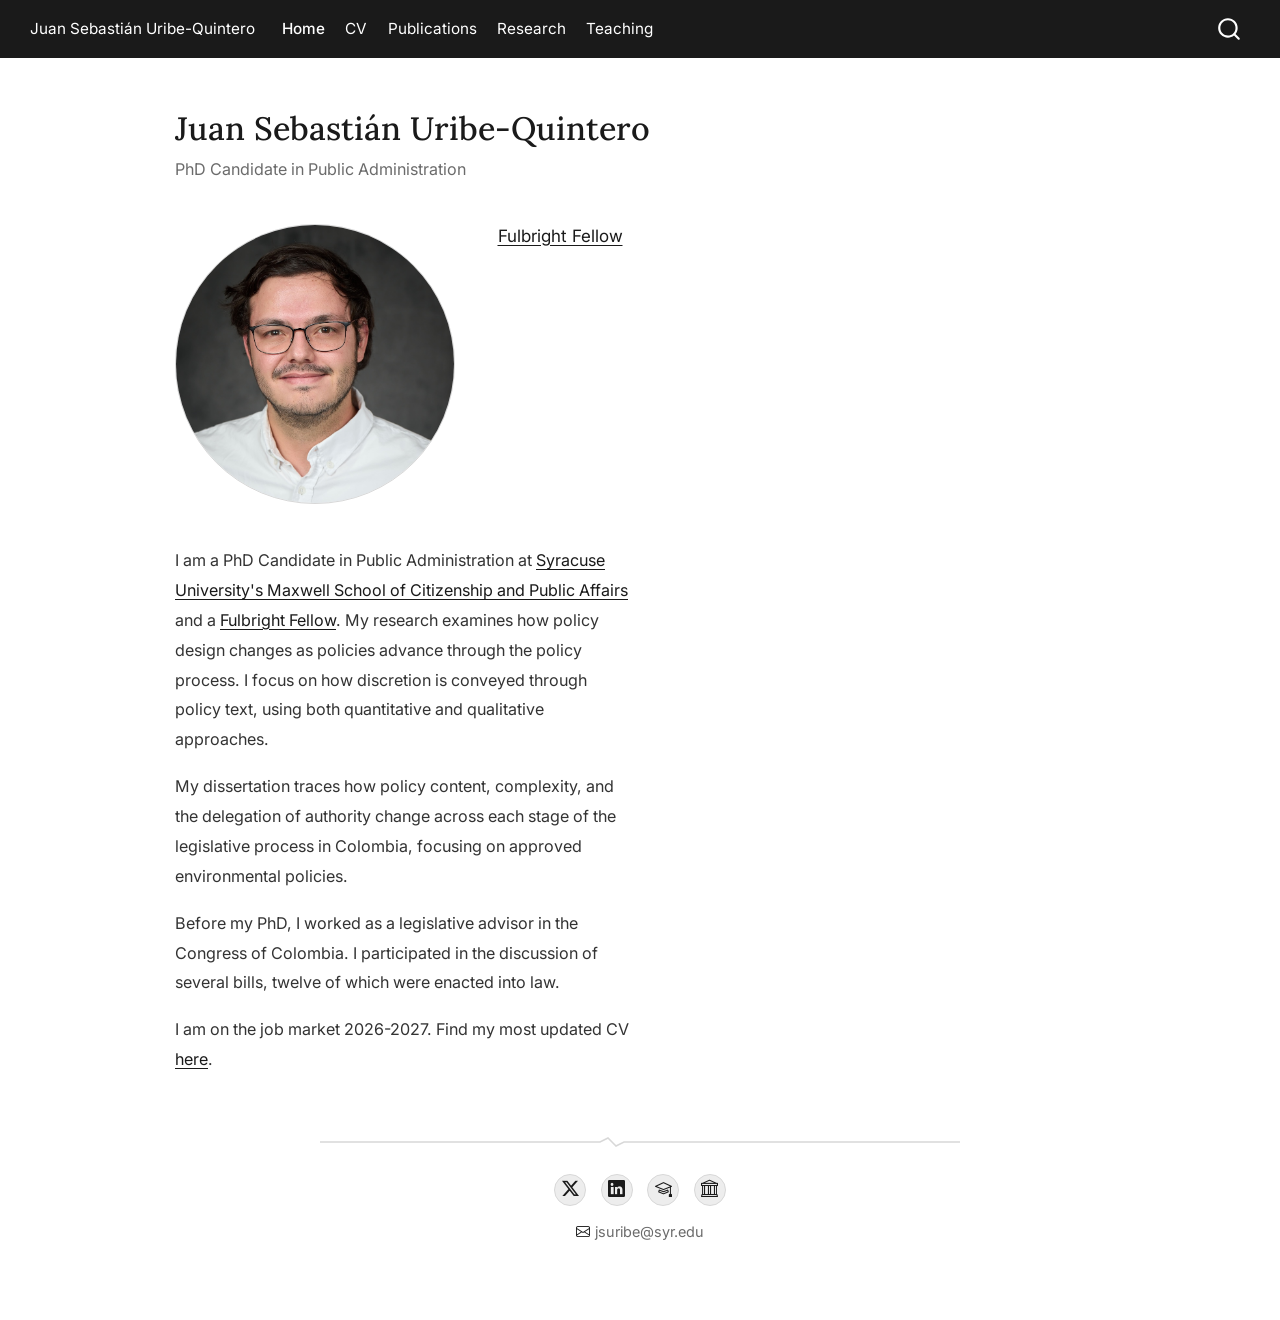
==== index.html @ 450be04a "Built site for gh-pages" ====
<!DOCTYPE html>
<html xmlns="http://www.w3.org/1999/xhtml" lang="en" xml:lang="en"><head>

<meta charset="utf-8">
<meta name="generator" content="quarto-1.9.37">

<meta name="viewport" content="width=device-width, initial-scale=1.0, user-scalable=yes">


<title>Juan Sebastián Uribe-Quintero</title>
<style>
/* Default styles provided by pandoc.
** See https://pandoc.org/MANUAL.html#variables-for-html for config info.
*/
code{white-space: pre-wrap;}
span.smallcaps{font-variant: small-caps;}
div.columns{display: flex; gap: min(4vw, 1.5em);}
div.column{flex: auto; overflow-x: auto;}
div.hanging-indent{margin-left: 1.5em; text-indent: -1.5em;}
ul.task-list{list-style: none;}
ul.task-list li input[type="checkbox"] {
  width: 0.8em;
  margin: 0 0.8em 0.2em -1em; /* quarto-specific, see https://github.com/quarto-dev/quarto-cli/issues/4556 */ 
  vertical-align: middle;
}
</style>


<script src="site_libs/quarto-nav/quarto-nav.js"></script>
<script src="site_libs/quarto-nav/headroom.min.js"></script>
<script src="site_libs/clipboard/clipboard.min.js"></script>
<script src="site_libs/quarto-search/autocomplete.umd.js"></script>
<script src="site_libs/quarto-search/fuse.min.js"></script>
<script src="site_libs/quarto-search/quarto-search.js"></script>
<meta name="quarto:offset" content="./">
<script src="site_libs/quarto-html/quarto.js" type="module"></script>
<script src="site_libs/quarto-html/tabsets/tabsets.js" type="module"></script>
<script src="site_libs/quarto-html/popper.min.js"></script>
<script src="site_libs/quarto-html/tippy.umd.min.js"></script>
<script src="site_libs/quarto-html/anchor.min.js"></script>
<link href="site_libs/quarto-html/tippy.css" rel="stylesheet">
<link href="site_libs/quarto-html/quarto-syntax-highlighting-7f8f88aac4f3542376d5c11b86a4c14d.css" rel="stylesheet" id="quarto-text-highlighting-styles">
<script src="site_libs/bootstrap/bootstrap.min.js"></script>
<link href="site_libs/bootstrap/bootstrap-icons.css" rel="stylesheet">
<link href="site_libs/bootstrap/bootstrap-7c0d62356f257a6a62d82369d6a83275.min.css" rel="stylesheet" append-hash="true" id="quarto-bootstrap" data-mode="light">
<script id="quarto-search-options" type="application/json">{
  "location": "navbar",
  "copy-button": false,
  "collapse-after": 3,
  "panel-placement": "end",
  "type": "overlay",
  "limit": 50,
  "keyboard-shortcut": [
    "f",
    "/",
    "s"
  ],
  "show-item-context": false,
  "language": {
    "search-no-results-text": "No results",
    "search-matching-documents-text": "matching documents",
    "search-copy-link-title": "Copy link to search",
    "search-hide-matches-text": "Hide additional matches",
    "search-more-match-text": "more match in this document",
    "search-more-matches-text": "more matches in this document",
    "search-clear-button-title": "Clear",
    "search-text-placeholder": "",
    "search-detached-cancel-button-title": "Cancel",
    "search-submit-button-title": "Submit",
    "search-label": "Search"
  }
}</script>
<script async="" src="https://www.googletagmanager.com/gtag/js?id=G-H1GMNETBVV"></script>

<script type="text/javascript">

window.dataLayer = window.dataLayer || [];
function gtag(){dataLayer.push(arguments);}
gtag('js', new Date());
gtag('config', 'G-H1GMNETBVV', { 'anonymize_ip': true});
</script>
<link rel="stylesheet" href="https://cdn.jsdelivr.net/npm/bootstrap-icons@1.11.3/font/bootstrap-icons.min.css">
<link rel="preconnect" href="https://fonts.googleapis.com">
<link href="https://fonts.googleapis.com/css2?family=Lora:wght@400;500&amp;family=Inter:wght@400;500&amp;display=swap" rel="stylesheet">


<link rel="stylesheet" href="styles.css">
</head>

<body class="nav-fixed fullcontent quarto-light">

<div id="quarto-search-results"></div>
  <header id="quarto-header" class="headroom fixed-top">
    <nav class="navbar navbar-expand-lg " data-bs-theme="dark">
      <div class="navbar-container container-fluid">
      <div class="navbar-brand-container mx-auto">
    <a class="navbar-brand" href="./index.html">
    <span class="navbar-title">Juan Sebastián Uribe-Quintero</span>
    </a>
  </div>
            <div id="quarto-search" class="" title="Search"></div>
          <button class="navbar-toggler" type="button" data-bs-toggle="collapse" data-bs-target="#navbarCollapse" aria-controls="navbarCollapse" role="menu" aria-expanded="false" aria-label="Toggle navigation" onclick="if (window.quartoToggleHeadroom) { window.quartoToggleHeadroom(); }">
  <span class="navbar-toggler-icon"></span>
</button>
          <div class="collapse navbar-collapse" id="navbarCollapse">
            <ul class="navbar-nav navbar-nav-scroll me-auto">
  <li class="nav-item">
    <a class="nav-link active" href="./index.html" aria-current="page"> 
<span class="menu-text">Home</span></a>
  </li>  
  <li class="nav-item">
    <a class="nav-link" href="./cv.html"> 
<span class="menu-text">CV</span></a>
  </li>  
  <li class="nav-item">
    <a class="nav-link" href="./publications.html"> 
<span class="menu-text">Publications</span></a>
  </li>  
  <li class="nav-item">
    <a class="nav-link" href="./research.html"> 
<span class="menu-text">Research</span></a>
  </li>  
  <li class="nav-item">
    <a class="nav-link" href="./teaching.html"> 
<span class="menu-text">Teaching</span></a>
  </li>  
</ul>
          </div> <!-- /navcollapse -->
            <div class="quarto-navbar-tools">
</div>
      </div> <!-- /container-fluid -->
    </nav>
</header>
<!-- content -->
<div id="quarto-content" class="quarto-container page-columns page-rows-contents page-layout-article page-navbar">
<!-- sidebar -->
<!-- margin-sidebar -->
    
<!-- main -->
<main class="content" id="quarto-document-content"><header id="title-block-header" class="quarto-title-block"></header>




<div class="name-heading">Juan Sebastián Uribe-Quintero</div>
<div class="subtitle">PhD Candidate in Public Administration</div>

<div class="home-flex">
  <div class="avatar-circle">
    <img src="files/photo.jpg" alt="Juan Sebastián Uribe-Quintero">
  </div>

<a href="https://fulbright.edu.co/">Fulbright Fellow</a>

  <div class="bio-text">
    <p>I am a PhD Candidate in Public Administration at <a href="https://www.maxwell.syr.edu/">Syracuse University's Maxwell School of Citizenship and Public Affairs</a> and a <a href="https://fulbright.edu.co/">Fulbright Fellow</a>. My research examines how policy design changes as policies advance through the policy process. I focus on how discretion is conveyed through policy text, using both quantitative and qualitative approaches.</p>
    <p>My dissertation traces how policy content, complexity, and the delegation of authority change across each stage of the legislative process in Colombia, focusing on approved environmental policies. </p>
    <p>Before my PhD, I worked as a legislative advisor in the Congress of Colombia. I participated in the discussion of several bills, twelve of which were enacted into law.</p>
    <p>I am on the job market 2026-2027. Find my most updated CV <a href="files/cv-english.pdf" target="_blank">here</a>.</p>
  </div>
</div>

<svg class="divider-verse" viewbox="0 0 640 14" xmlns="http://www.w3.org/2000/svg">
  <path d="M0,7 L280,7 L288,3 L296,11 L304,7 L640,7" stroke="#d8d8d8" stroke-width="1.5" fill="none"></path>
</svg>

<div class="social-row">
  <a class="social-icon" href="https://x.com/JuanSUribeQ" aria-label="Twitter/X"><i class="bi bi-twitter-x"></i></a>
  <a class="social-icon" href="https://www.linkedin.com/in/juansuribeq/" aria-label="LinkedIn"><i class="bi bi-linkedin"></i></a>
  <a class="social-icon" href="https://scholar.google.com/citations?user=bV47-oQAAAAJ&amp;hl=en" aria-label="Google Scholar"><i class="bi bi-mortarboard"></i></a>
  <a class="social-icon" href="https://www.maxwell.syr.edu/research/center-for-policy-research/people/students/juan-sebasti%C3%A1n-uribe-quintero" aria-label="Syracuse University"><i class="bi bi-bank"></i></a>
</div>

<div class="contact-row">
  <span><i class="bi bi-envelope"></i>jsuribe@syr.edu</span>
</div>



</main> <!-- /main -->
<script id="quarto-html-after-body" type="application/javascript">
  window.document.addEventListener("DOMContentLoaded", function (event) {
    const icon = "";
    const anchorJS = new window.AnchorJS();
    anchorJS.options = {
      placement: 'right',
      icon: icon
    };
    anchorJS.add('.anchored');
    const isCodeAnnotation = (el) => {
      for (const clz of el.classList) {
        if (clz.startsWith('code-annotation-')) {                     
          return true;
        }
      }
      return false;
    }
    const onCopySuccess = function(e) {
      // button target
      const button = e.trigger;
      // don't keep focus
      button.blur();
      // flash "checked"
      button.classList.add('code-copy-button-checked');
      var currentTitle = button.getAttribute("title");
      button.setAttribute("title", "Copied!");
      let tooltip;
      if (window.bootstrap) {
        button.setAttribute("data-bs-toggle", "tooltip");
        button.setAttribute("data-bs-placement", "left");
        button.setAttribute("data-bs-title", "Copied!");
        tooltip = new bootstrap.Tooltip(button, 
          { trigger: "manual", 
            customClass: "code-copy-button-tooltip",
            offset: [0, -8]});
        tooltip.show();    
      }
      setTimeout(function() {
        if (tooltip) {
          tooltip.hide();
          button.removeAttribute("data-bs-title");
          button.removeAttribute("data-bs-toggle");
          button.removeAttribute("data-bs-placement");
        }
        button.setAttribute("title", currentTitle);
        button.classList.remove('code-copy-button-checked');
      }, 1000);
      // clear code selection
      e.clearSelection();
    }
    const getTextToCopy = function(trigger) {
      const outerScaffold = trigger.parentElement.cloneNode(true);
      const codeEl = outerScaffold.querySelector('code');
      for (const childEl of codeEl.children) {
        if (isCodeAnnotation(childEl)) {
          childEl.remove();
        }
      }
      return codeEl.innerText;
    }
    const clipboard = new window.ClipboardJS('.code-copy-button:not([data-in-quarto-modal])', {
      text: getTextToCopy
    });
    clipboard.on('success', onCopySuccess);
    if (window.document.getElementById('quarto-embedded-source-code-modal')) {
      const clipboardModal = new window.ClipboardJS('.code-copy-button[data-in-quarto-modal]', {
        text: getTextToCopy,
        container: window.document.getElementById('quarto-embedded-source-code-modal')
      });
      clipboardModal.on('success', onCopySuccess);
    }
      var localhostRegex = new RegExp(/^(?:http|https):\/\/localhost\:?[0-9]*\//);
      var mailtoRegex = new RegExp(/^mailto:/);
        var filterRegex = new RegExp("https:\/\/juansuribeq\.github\.io\/");
      var isInternal = (href) => {
          return filterRegex.test(href) || localhostRegex.test(href) || mailtoRegex.test(href);
      }
      // Inspect non-navigation links and adorn them if external
     var links = window.document.querySelectorAll('a[href]:not(.nav-link):not(.navbar-brand):not(.toc-action):not(.sidebar-link):not(.sidebar-item-toggle):not(.pagination-link):not(.no-external):not([aria-hidden]):not(.dropdown-item):not(.quarto-navigation-tool):not(.about-link)');
      for (var i=0; i<links.length; i++) {
        const link = links[i];
        if (!isInternal(link.href)) {
          // undo the damage that might have been done by quarto-nav.js in the case of
          // links that we want to consider external
          if (link.dataset.originalHref !== undefined) {
            link.href = link.dataset.originalHref;
          }
        }
      }
    function tippyHover(el, contentFn, onTriggerFn, onUntriggerFn) {
      const config = {
        allowHTML: true,
        maxWidth: 500,
        delay: 100,
        arrow: false,
        appendTo: function(el) {
            return el.parentElement;
        },
        interactive: true,
        interactiveBorder: 10,
        theme: 'quarto',
        placement: 'bottom-start',
      };
      if (contentFn) {
        config.content = contentFn;
      }
      if (onTriggerFn) {
        config.onTrigger = onTriggerFn;
      }
      if (onUntriggerFn) {
        config.onUntrigger = onUntriggerFn;
      }
      window.tippy(el, config); 
    }
    const noterefs = window.document.querySelectorAll('a[role="doc-noteref"]');
    for (var i=0; i<noterefs.length; i++) {
      const ref = noterefs[i];
      tippyHover(ref, function() {
        // use id or data attribute instead here
        let href = ref.getAttribute('data-footnote-href') || ref.getAttribute('href');
        try { href = new URL(href).hash; } catch {}
        const id = href.replace(/^#\/?/, "");
        const note = window.document.getElementById(id);
        if (note) {
          return note.innerHTML;
        } else {
          return "";
        }
      });
    }
    const xrefs = window.document.querySelectorAll('a.quarto-xref');
    const processXRef = (id, note) => {
      // Strip column container classes
      const stripColumnClz = (el) => {
        el.classList.remove("page-full", "page-columns");
        if (el.children) {
          for (const child of el.children) {
            stripColumnClz(child);
          }
        }
      }
      stripColumnClz(note)
      if (id === null || id.startsWith('sec-')) {
        // Special case sections, only their first couple elements
        const container = document.createElement("div");
        if (note.children && note.children.length > 2) {
          container.appendChild(note.children[0].cloneNode(true));
          for (let i = 1; i < note.children.length; i++) {
            const child = note.children[i];
            if (child.tagName === "P" && child.innerText === "") {
              continue;
            } else {
              container.appendChild(child.cloneNode(true));
              break;
            }
          }
          if (window.Quarto?.typesetMath) {
            window.Quarto.typesetMath(container);
          }
          return container.innerHTML
        } else {
          if (window.Quarto?.typesetMath) {
            window.Quarto.typesetMath(note);
          }
          return note.innerHTML;
        }
      } else {
        // Remove any anchor links if they are present
        const anchorLink = note.querySelector('a.anchorjs-link');
        if (anchorLink) {
          anchorLink.remove();
        }
        if (window.Quarto?.typesetMath) {
          window.Quarto.typesetMath(note);
        }
        if (note.classList.contains("callout")) {
          return note.outerHTML;
        } else {
          return note.innerHTML;
        }
      }
    }
    for (var i=0; i<xrefs.length; i++) {
      const xref = xrefs[i];
      tippyHover(xref, undefined, function(instance) {
        instance.disable();
        let url = xref.getAttribute('href');
        let hash = undefined; 
        if (url.startsWith('#')) {
          hash = url;
        } else {
          try { hash = new URL(url).hash; } catch {}
        }
        if (hash) {
          const id = hash.replace(/^#\/?/, "");
          const note = window.document.getElementById(id);
          if (note !== null) {
            try {
              const html = processXRef(id, note.cloneNode(true));
              instance.setContent(html);
            } finally {
              instance.enable();
              instance.show();
            }
          } else {
            // See if we can fetch this
            fetch(url.split('#')[0])
            .then(res => res.text())
            .then(html => {
              const parser = new DOMParser();
              const htmlDoc = parser.parseFromString(html, "text/html");
              const note = htmlDoc.getElementById(id);
              if (note !== null) {
                const html = processXRef(id, note);
                instance.setContent(html);
              } 
            }).finally(() => {
              instance.enable();
              instance.show();
            });
          }
        } else {
          // See if we can fetch a full url (with no hash to target)
          // This is a special case and we should probably do some content thinning / targeting
          fetch(url)
          .then(res => res.text())
          .then(html => {
            const parser = new DOMParser();
            const htmlDoc = parser.parseFromString(html, "text/html");
            const note = htmlDoc.querySelector('main.content');
            if (note !== null) {
              // This should only happen for chapter cross references
              // (since there is no id in the URL)
              // remove the first header
              if (note.children.length > 0 && note.children[0].tagName === "HEADER") {
                note.children[0].remove();
              }
              const html = processXRef(null, note);
              instance.setContent(html);
            } 
          }).finally(() => {
            instance.enable();
            instance.show();
          });
        }
      }, function(instance) {
      });
    }
        let selectedAnnoteEl;
        const selectorForAnnotation = ( cell, annotation) => {
          let cellAttr = 'data-code-cell="' + cell + '"';
          let lineAttr = 'data-code-annotation="' +  annotation + '"';
          const selector = 'span[' + cellAttr + '][' + lineAttr + ']';
          return selector;
        }
        const selectCodeLines = (annoteEl) => {
          const doc = window.document;
          const targetCell = annoteEl.getAttribute("data-target-cell");
          const targetAnnotation = annoteEl.getAttribute("data-target-annotation");
          const annoteSpan = window.document.querySelector(selectorForAnnotation(targetCell, targetAnnotation));
          const lines = annoteSpan.getAttribute("data-code-lines").split(",");
          const lineIds = lines.map((line) => {
            return targetCell + "-" + line;
          })
          let top = null;
          let height = null;
          let parent = null;
          if (lineIds.length > 0) {
              //compute the position of the single el (top and bottom and make a div)
              const el = window.document.getElementById(lineIds[0]);
              top = el.offsetTop;
              height = el.offsetHeight;
              parent = el.parentElement.parentElement;
            if (lineIds.length > 1) {
              const lastEl = window.document.getElementById(lineIds[lineIds.length - 1]);
              const bottom = lastEl.offsetTop + lastEl.offsetHeight;
              height = bottom - top;
            }
            if (top !== null && height !== null && parent !== null) {
              // cook up a div (if necessary) and position it 
              let div = window.document.getElementById("code-annotation-line-highlight");
              if (div === null) {
                div = window.document.createElement("div");
                div.setAttribute("id", "code-annotation-line-highlight");
                div.style.position = 'absolute';
                parent.appendChild(div);
              }
              div.style.top = top - 2 + "px";
              div.style.height = height + 4 + "px";
              div.style.left = 0;
              let gutterDiv = window.document.getElementById("code-annotation-line-highlight-gutter");
              if (gutterDiv === null) {
                gutterDiv = window.document.createElement("div");
                gutterDiv.setAttribute("id", "code-annotation-line-highlight-gutter");
                gutterDiv.style.position = 'absolute';
                const codeCell = window.document.getElementById(targetCell);
                const gutter = codeCell.querySelector('.code-annotation-gutter');
                gutter.appendChild(gutterDiv);
              }
              gutterDiv.style.top = top - 2 + "px";
              gutterDiv.style.height = height + 4 + "px";
            }
            selectedAnnoteEl = annoteEl;
          }
        };
        const unselectCodeLines = () => {
          const elementsIds = ["code-annotation-line-highlight", "code-annotation-line-highlight-gutter"];
          elementsIds.forEach((elId) => {
            const div = window.document.getElementById(elId);
            if (div) {
              div.remove();
            }
          });
          selectedAnnoteEl = undefined;
        };
          // Handle positioning of the toggle
      window.addEventListener(
        "resize",
        throttle(() => {
          elRect = undefined;
          if (selectedAnnoteEl) {
            selectCodeLines(selectedAnnoteEl);
          }
        }, 10)
      );
      function throttle(fn, ms) {
      let throttle = false;
      let timer;
        return (...args) => {
          if(!throttle) { // first call gets through
              fn.apply(this, args);
              throttle = true;
          } else { // all the others get throttled
              if(timer) clearTimeout(timer); // cancel #2
              timer = setTimeout(() => {
                fn.apply(this, args);
                timer = throttle = false;
              }, ms);
          }
        };
      }
        // Attach click handler to the DT
        const annoteDls = window.document.querySelectorAll('dt[data-target-cell]');
        for (const annoteDlNode of annoteDls) {
          annoteDlNode.addEventListener('click', (event) => {
            const clickedEl = event.target;
            if (clickedEl !== selectedAnnoteEl) {
              unselectCodeLines();
              const activeEl = window.document.querySelector('dt[data-target-cell].code-annotation-active');
              if (activeEl) {
                activeEl.classList.remove('code-annotation-active');
              }
              selectCodeLines(clickedEl);
              clickedEl.classList.add('code-annotation-active');
            } else {
              // Unselect the line
              unselectCodeLines();
              clickedEl.classList.remove('code-annotation-active');
            }
          });
        }
    const findCites = (el) => {
      const parentEl = el.parentElement;
      if (parentEl) {
        const cites = parentEl.dataset.cites;
        if (cites) {
          return {
            el,
            cites: cites.split(' ')
          };
        } else {
          return findCites(el.parentElement)
        }
      } else {
        return undefined;
      }
    };
    var bibliorefs = window.document.querySelectorAll('a[role="doc-biblioref"]');
    for (var i=0; i<bibliorefs.length; i++) {
      const ref = bibliorefs[i];
      const citeInfo = findCites(ref);
      if (citeInfo) {
        tippyHover(citeInfo.el, function() {
          var popup = window.document.createElement('div');
          citeInfo.cites.forEach(function(cite) {
            var citeDiv = window.document.createElement('div');
            citeDiv.classList.add('hanging-indent');
            citeDiv.classList.add('csl-entry');
            var biblioDiv = window.document.getElementById('ref-' + cite);
            if (biblioDiv) {
              citeDiv.innerHTML = biblioDiv.innerHTML;
            }
            popup.appendChild(citeDiv);
          });
          return popup.innerHTML;
        });
      }
    }
  });
  </script>
</div> <!-- /content -->




</body></html>
---- site_libs/quarto-html/tippy.css ----
.tippy-box[data-animation=fade][data-state=hidden]{opacity:0}[data-tippy-root]{max-width:calc(100vw - 10px)}.tippy-box{position:relative;background-color:#333;color:#fff;border-radius:4px;font-size:14px;line-height:1.4;white-space:normal;outline:0;transition-property:transform,visibility,opacity}.tippy-box[data-placement^=top]>.tippy-arrow{bottom:0}.tippy-box[data-placement^=top]>.tippy-arrow:before{bottom:-7px;left:0;border-width:8px 8px 0;border-top-color:initial;transform-origin:center top}.tippy-box[data-placement^=bottom]>.tippy-arrow{top:0}.tippy-box[data-placement^=bottom]>.tippy-arrow:before{top:-7px;left:0;border-width:0 8px 8px;border-bottom-color:initial;transform-origin:center bottom}.tippy-box[data-placement^=left]>.tippy-arrow{right:0}.tippy-box[data-placement^=left]>.tippy-arrow:before{border-width:8px 0 8px 8px;border-left-color:initial;right:-7px;transform-origin:center left}.tippy-box[data-placement^=right]>.tippy-arrow{left:0}.tippy-box[data-placement^=right]>.tippy-arrow:before{left:-7px;border-width:8px 8px 8px 0;border-right-color:initial;transform-origin:center right}.tippy-box[data-inertia][data-state=visible]{transition-timing-function:cubic-bezier(.54,1.5,.38,1.11)}.tippy-arrow{width:16px;height:16px;color:#333}.tippy-arrow:before{content:"";position:absolute;border-color:transparent;border-style:solid}.tippy-content{position:relative;padding:5px 9px;z-index:1}
---- site_libs/quarto-html/quarto-syntax-highlighting-7f8f88aac4f3542376d5c11b86a4c14d.css ----
/* quarto syntax highlight colors */
:root {
  --quarto-hl-ot-color: #003B4F;
  --quarto-hl-at-color: #657422;
  --quarto-hl-ss-color: #20794D;
  --quarto-hl-an-color: #5E5E5E;
  --quarto-hl-fu-color: #4758AB;
  --quarto-hl-st-color: #20794D;
  --quarto-hl-cf-color: #003B4F;
  --quarto-hl-op-color: #5E5E5E;
  --quarto-hl-er-color: #AD0000;
  --quarto-hl-bn-color: #AD0000;
  --quarto-hl-al-color: #AD0000;
  --quarto-hl-va-color: #111111;
  --quarto-hl-bu-color: inherit;
  --quarto-hl-ex-color: inherit;
  --quarto-hl-pp-color: #AD0000;
  --quarto-hl-in-color: #5E5E5E;
  --quarto-hl-vs-color: #20794D;
  --quarto-hl-wa-color: #5E5E5E;
  --quarto-hl-do-color: #5E5E5E;
  --quarto-hl-im-color: #00769E;
  --quarto-hl-ch-color: #20794D;
  --quarto-hl-dt-color: #AD0000;
  --quarto-hl-fl-color: #AD0000;
  --quarto-hl-co-color: #5E5E5E;
  --quarto-hl-cv-color: #5E5E5E;
  --quarto-hl-cn-color: #8f5902;
  --quarto-hl-sc-color: #5E5E5E;
  --quarto-hl-dv-color: #AD0000;
  --quarto-hl-kw-color: #003B4F;
}

/* other quarto variables */
:root {
  --quarto-font-monospace: SFMono-Regular, Menlo, Monaco, Consolas, "Liberation Mono", "Courier New", monospace;
}

/* syntax highlight based on Pandoc's rules */
pre > code.sourceCode > span {
  color: #003B4F;
}

code.sourceCode > span {
  color: #003B4F;
}

div.sourceCode,
div.sourceCode pre.sourceCode {
  color: #003B4F;
}

/* Normal */
code span {
  color: #003B4F;
}

/* Alert */
code span.al {
  color: #AD0000;
  font-style: inherit;
}

/* Annotation */
code span.an {
  color: #5E5E5E;
  font-style: inherit;
}

/* Attribute */
code span.at {
  color: #657422;
  font-style: inherit;
}

/* BaseN */
code span.bn {
  color: #AD0000;
  font-style: inherit;
}

/* BuiltIn */
code span.bu {
  font-style: inherit;
}

/* ControlFlow */
code span.cf {
  color: #003B4F;
  font-weight: bold;
  font-style: inherit;
}

/* Char */
code span.ch {
  color: #20794D;
  font-style: inherit;
}

/* Constant */
code span.cn {
  color: #8f5902;
  font-style: inherit;
}

/* Comment */
code span.co {
  color: #5E5E5E;
  font-style: inherit;
}

/* CommentVar */
code span.cv {
  color: #5E5E5E;
  font-style: italic;
}

/* Documentation */
code span.do {
  color: #5E5E5E;
  font-style: italic;
}

/* DataType */
code span.dt {
  color: #AD0000;
  font-style: inherit;
}

/* DecVal */
code span.dv {
  color: #AD0000;
  font-style: inherit;
}

/* Error */
code span.er {
  color: #AD0000;
  font-style: inherit;
}

/* Extension */
code span.ex {
  font-style: inherit;
}

/* Float */
code span.fl {
  color: #AD0000;
  font-style: inherit;
}

/* Function */
code span.fu {
  color: #4758AB;
  font-style: inherit;
}

/* Import */
code span.im {
  color: #00769E;
  font-style: inherit;
}

/* Information */
code span.in {
  color: #5E5E5E;
  font-style: inherit;
}

/* Keyword */
code span.kw {
  color: #003B4F;
  font-weight: bold;
  font-style: inherit;
}

/* Operator */
code span.op {
  color: #5E5E5E;
  font-style: inherit;
}

/* Other */
code span.ot {
  color: #003B4F;
  font-style: inherit;
}

/* Preprocessor */
code span.pp {
  color: #AD0000;
  font-style: inherit;
}

/* SpecialChar */
code span.sc {
  color: #5E5E5E;
  font-style: inherit;
}

/* SpecialString */
code span.ss {
  color: #20794D;
  font-style: inherit;
}

/* String */
code span.st {
  color: #20794D;
  font-style: inherit;
}

/* Variable */
code span.va {
  color: #111111;
  font-style: inherit;
}

/* VerbatimString */
code span.vs {
  color: #20794D;
  font-style: inherit;
}

/* Warning */
code span.wa {
  color: #5E5E5E;
  font-style: italic;
}

.prevent-inlining {
  content: "</";
}

/*# sourceMappingURL=789ad8cd35626ba772517505b42a116e.css.map */
---- styles.css ----
/* ---------- Home page ---------- */

#quarto-content {
  max-width: 1100px;
  margin: 0 auto;
  padding: 0 2rem;
}

.name-heading {
  font-family: "Lora", Georgia, serif;
  font-size: 1.9rem;
  font-weight: 500;
  color: #1a1a1a;
  margin-bottom: 0.2rem;
}

.subtitle {
  font-size: 0.95rem;
  color: #6b6b6b;
  margin-bottom: 2.5rem;
}

.home-flex {
  display: flex;
  gap: 2.5rem;
  align-items: flex-start;
  flex-wrap: wrap;
}

.avatar-circle {
  width: 280px;
  height: 280px;
  border-radius: 50%;
  background: #ededed;
  border: 1px solid #d8d8d8;
  flex-shrink: 0;
  display: flex;
  align-items: center;
  justify-content: center;
  overflow: hidden;
}

.avatar-circle img {
  width: 100%;
  height: 100%;
  object-fit: cover;
  object-position: center 20%;
}

.bio-text p {
  font-size: 0.95rem;
  line-height: 1.85;
  max-width: 460px;
  margin-bottom: 1rem;
}

.divider-verse {
  display: block;
  margin: 2.5rem auto 1.5rem;
  width: 100%;
  max-width: 640px;
}

.social-row {
  display: flex;
  gap: 0.85rem;
  justify-content: center;
  margin-bottom: 0.9rem;
}

.social-icon {
  width: 32px;
  height: 32px;
  border-radius: 50%;
  background: #ededed;
  border: 1px solid #d8d8d8;
  display: flex;
  align-items: center;
  justify-content: center;
  color: #1a1a1a;
  text-decoration: none;
}

.social-icon:hover {
  background: #e0e0e0;
}

.contact-row {
  display: flex;
  gap: 1.5rem;
  justify-content: center;
  flex-wrap: wrap;
  font-size: 0.85rem;
  color: #6b6b6b;
}

.contact-row i {
  color: #1a1a1a;
  margin-right: 0.35rem;
}

/* ---------- Section headers (used on Publications, Research, Teaching) ---------- */

.section-label {
  font-size: 0.8rem;
  font-weight: 600;
  color: #1a1a1a;
  text-transform: uppercase;
  letter-spacing: 0.04em;
  margin-bottom: 0.3rem;
}

.section-rule {
  height: 1.5px;
  width: 40px;
  background: #1a1a1a;
  margin-bottom: 1rem;
  border: none;
}

/* ---------- Publications ---------- */

.pub-entry {
  padding: 0.9rem 0;
  border-bottom: 0.5px solid #e5e5e5;
  display: flex;
  justify-content: space-between;
  align-items: flex-start;
  gap: 1rem;
}

.pub-entry .citation {
  font-size: 0.9rem;
  line-height: 1.6;
  color: #333333;
}

.pub-entry .links {
  display: flex;
  gap: 0.6rem;
  flex-shrink: 0;
  white-space: nowrap;
}

.pub-entry .links a {
  font-size: 0.8rem;
  color: #1a1a1a;
  text-decoration: none;
}

.pub-entry .links a:hover {
  text-decoration: underline;
}

.pub-section {
  margin-bottom: 2rem;
}

/* ---------- Research ---------- */

.tag-row {
  display: flex;
  gap: 0.6rem;
  flex-wrap: wrap;
  margin: 1rem 0 2rem;
}

.tag {
  font-size: 0.75rem;
  color: #1a1a1a;
  background: #ededed;
  border: 1px solid #d8d8d8;
  padding: 0.3rem 0.75rem;
  border-radius: 14px;
}

.group-entry {
  padding: 0.7rem 0;
  border-bottom: 0.5px solid #e5e5e5;
  display: flex;
  justify-content: space-between;
  font-size: 0.9rem;
  color: #333333;
}

.group-entry .dates {
  color: #8a8a8a;
  font-size: 0.8rem;
}

/* ---------- Teaching ---------- */

.teaching-institution {
  margin-bottom: 2rem;
}

.course-entry {
  padding: 0.7rem 0;
  border-bottom: 0.5px solid #e5e5e5;
  display: flex;
  justify-content: space-between;
  align-items: center;
  font-size: 0.9rem;
}

.course-entry .role {
  color: #8a8a8a;
  font-weight: 400;
}

.course-entry .term {
  color: #8a8a8a;
  font-size: 0.8rem;
  white-space: nowrap;
}

/* ---------- CV page ---------- */

.cv-cards {
  display: flex;
  gap: 1rem;
  justify-content: center;
  flex-wrap: wrap;
  margin: 2rem 0 1rem;
}

.cv-card {
  display: flex;
  flex-direction: column;
  align-items: center;
  gap: 0.6rem;
  padding: 1.4rem 2rem;
  border: 1px solid #d8d8d8;
  border-radius: 10px;
  width: 150px;
  text-decoration: none;
  color: #1a1a1a;
}

.cv-card:hover {
  background: #fafafa;
}

.cv-card i {
  font-size: 1.6rem;
}

.cv-updated {
  text-align: center;
  font-size: 0.75rem;
  color: #a6a196;
  margin-top: 1rem;
}

/* ---------- Other page ---------- */

.other-grid {
  display: grid;
  grid-template-columns: repeat(2, 1fr);
  gap: 1rem;
}

.other-card {
  border: 1px solid #e5e5e5;
  border-radius: 10px;
  padding: 1.3rem;
  text-decoration: none;
  color: inherit;
  display: block;
}

.other-card:hover {
  background: #fafafa;
}

.other-card i {
  font-size: 1.3rem;
  color: #1a1a1a;
  margin-bottom: 0.5rem;
  display: block;
}

.other-card .title {
  font-size: 0.95rem;
  font-weight: 500;
  color: #1a1a1a;
  margin-bottom: 0.3rem;
}

.other-card .desc {
  font-size: 0.8rem;
  color: #6b6b6b;
  line-height: 1.5;
}

@media (max-width: 600px) {
  .other-grid {
    grid-template-columns: 1fr;
  }
  .home-flex {
    flex-direction: column;
    align-items: center;
    text-align: center;
  }
  .bio-text p {
    max-width: 100%;
  }
}
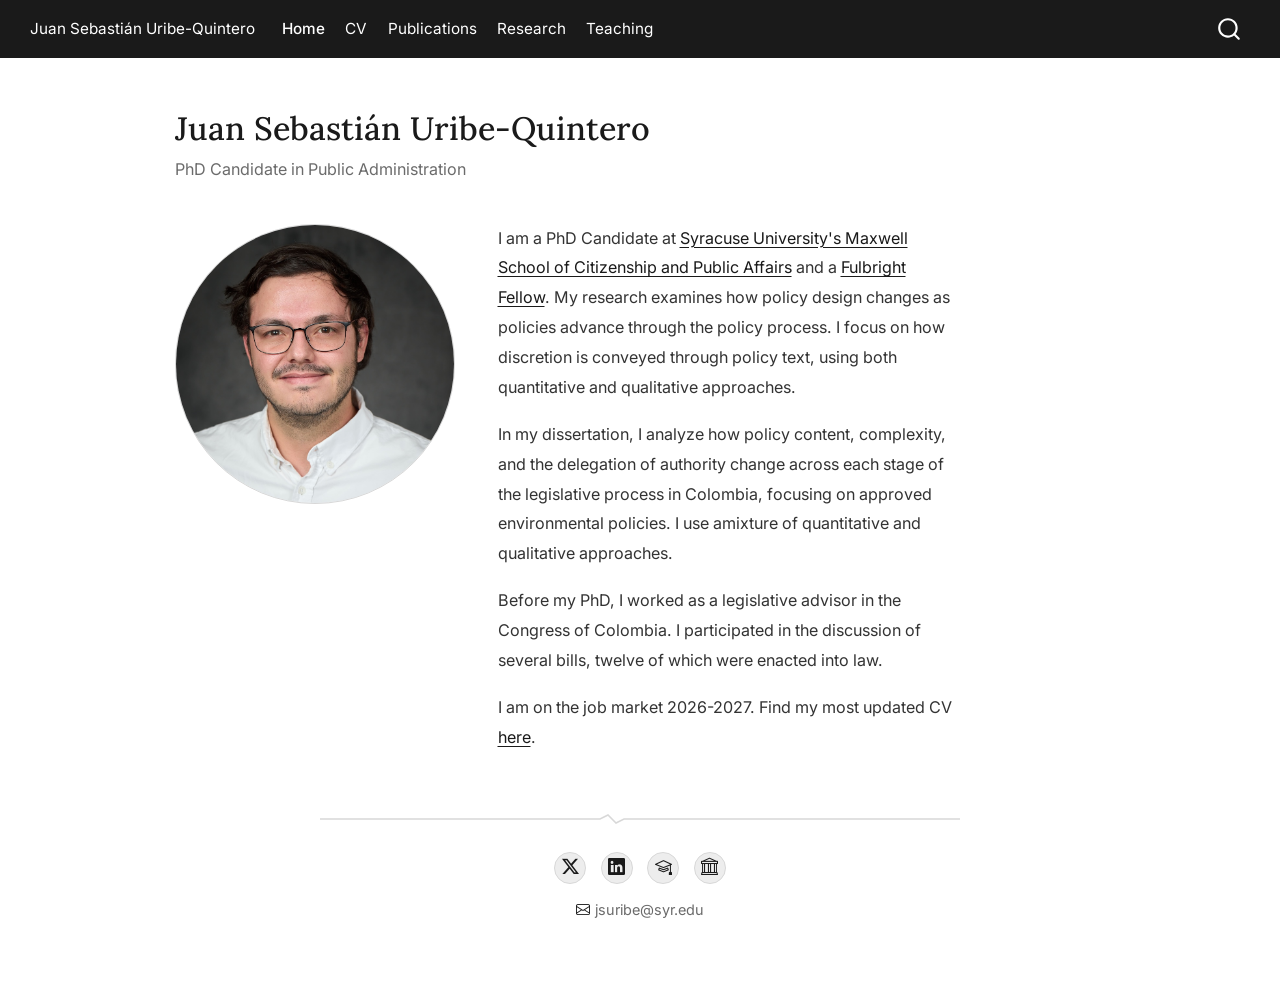
==== commit ef6baad7: "Built site for gh-pages" ====
--- a/index.html
+++ b/index.html
@@ -150,11 +150,9 @@
     <img src="files/photo.jpg" alt="Juan Sebastián Uribe-Quintero">
   </div>
 
-<a href="https://fulbright.edu.co/">Fulbright Fellow</a>
-
   <div class="bio-text">
-    <p>I am a PhD Candidate in Public Administration at <a href="https://www.maxwell.syr.edu/">Syracuse University's Maxwell School of Citizenship and Public Affairs</a> and a <a href="https://fulbright.edu.co/">Fulbright Fellow</a>. My research examines how policy design changes as policies advance through the policy process. I focus on how discretion is conveyed through policy text, using both quantitative and qualitative approaches.</p>
-    <p>My dissertation traces how policy content, complexity, and the delegation of authority change across each stage of the legislative process in Colombia, focusing on approved environmental policies. </p>
+    <p>I am a PhD Candidate at <a href="https://www.maxwell.syr.edu/">Syracuse University's Maxwell School of Citizenship and Public Affairs</a> and a <a href="https://fulbright.edu.co/">Fulbright Fellow</a>. My research examines how policy design changes as policies advance through the policy process. I focus on how discretion is conveyed through policy text, using both quantitative and qualitative approaches.</p>
+    <p>In my dissertation, I analyze how policy content, complexity, and the delegation of authority change across each stage of the legislative process in Colombia, focusing on approved environmental policies. I use amixture of quantitative and qualitative approaches. </p>
     <p>Before my PhD, I worked as a legislative advisor in the Congress of Colombia. I participated in the discussion of several bills, twelve of which were enacted into law.</p>
     <p>I am on the job market 2026-2027. Find my most updated CV <a href="files/cv-english.pdf" target="_blank">here</a>.</p>
   </div>
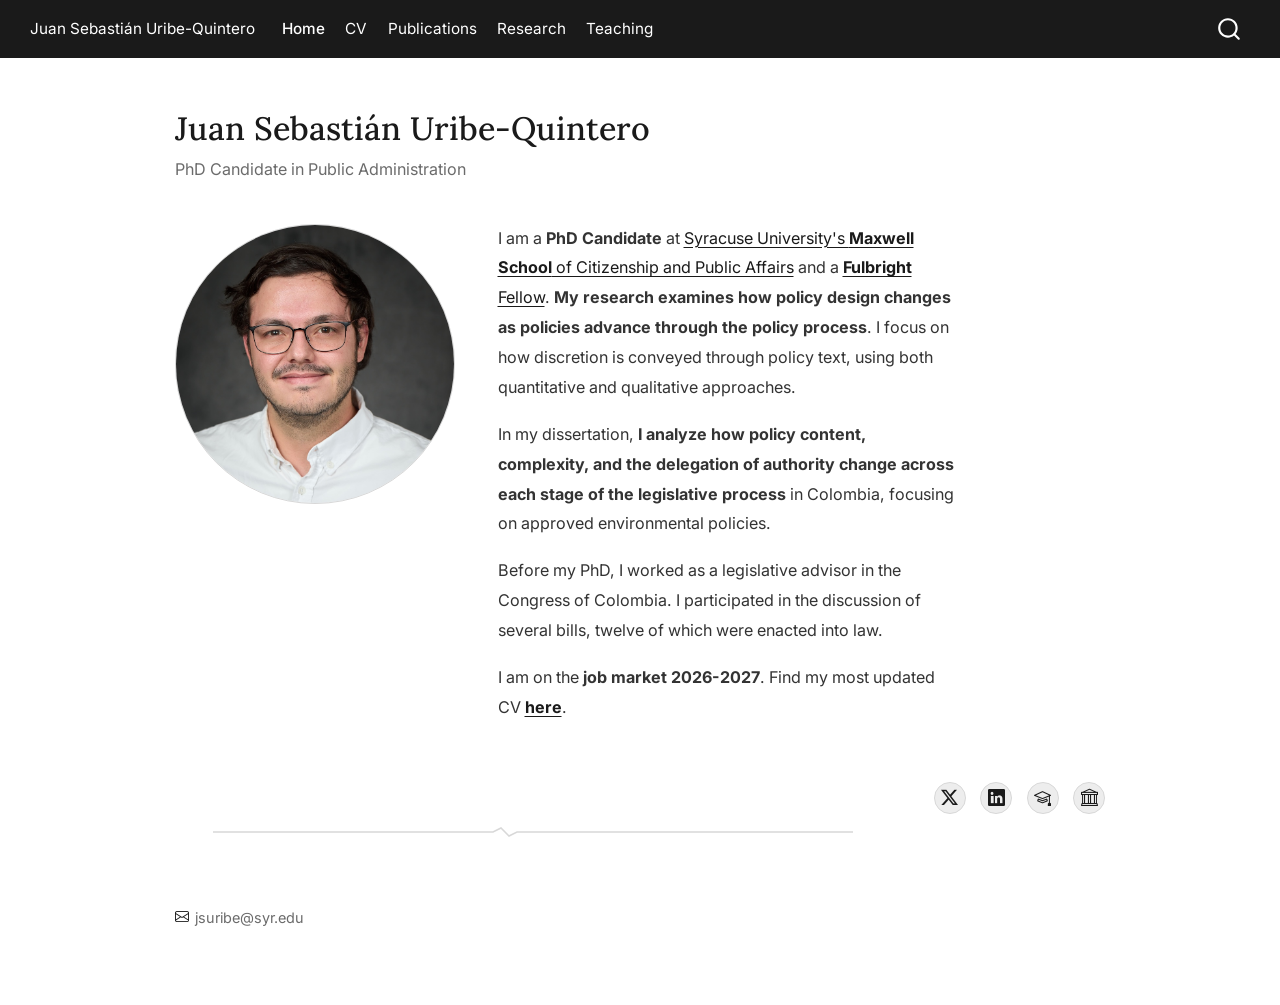
==== commit cbbd0d34: "Built site for gh-pages" ====
--- a/index.html
+++ b/index.html
@@ -150,12 +150,11 @@
     <img src="files/photo.jpg" alt="Juan Sebastián Uribe-Quintero">
   </div>
 
-  <div class="bio-text">
-    <p>I am a PhD Candidate at <a href="https://www.maxwell.syr.edu/">Syracuse University's Maxwell School of Citizenship and Public Affairs</a> and a <a href="https://fulbright.edu.co/">Fulbright Fellow</a>. My research examines how policy design changes as policies advance through the policy process. I focus on how discretion is conveyed through policy text, using both quantitative and qualitative approaches.</p>
-    <p>In my dissertation, I analyze how policy content, complexity, and the delegation of authority change across each stage of the legislative process in Colombia, focusing on approved environmental policies. I use amixture of quantitative and qualitative approaches. </p>
-    <p>Before my PhD, I worked as a legislative advisor in the Congress of Colombia. I participated in the discussion of several bills, twelve of which were enacted into law.</p>
-    <p>I am on the job market 2026-2027. Find my most updated CV <a href="files/cv-english.pdf" target="_blank">here</a>.</p>
-  </div>
+<div class="bio-text">
+  <p>I am a <strong>PhD Candidate</strong> at <a href="https://www.maxwell.syr.edu/">Syracuse University's <strong>Maxwell School</strong> of Citizenship and Public Affairs</a> and a <a href="https://fulbright.edu.co/"><strong>Fulbright</strong> Fellow</a>. <strong>My research examines how policy design changes as policies advance through the policy process</strong>. I focus on how discretion is conveyed through policy text, using both quantitative and qualitative approaches.</p>
+  <p>In my dissertation, <strong>I analyze how policy content, complexity, and the delegation of authority change across each stage of the legislative process</strong> in Colombia, focusing on approved environmental policies.</p>
+  <p>Before my PhD, I worked as a legislative advisor in the Congress of Colombia. I participated in the discussion of several bills, twelve of which were enacted into law.</p>
+  <p>I am on the <strong>job market 2026-2027</strong>. Find my most updated CV <a href="files/cv-english.pdf" target="_blank"><strong>here</strong></a>.</p>
 </div>
 
 <svg class="divider-verse" viewbox="0 0 640 14" xmlns="http://www.w3.org/2000/svg">
@@ -175,7 +174,7 @@
 
 
 
-</main> <!-- /main -->
+</div></main> <!-- /main -->
 <script id="quarto-html-after-body" type="application/javascript">
   window.document.addEventListener("DOMContentLoaded", function (event) {
     const icon = "";
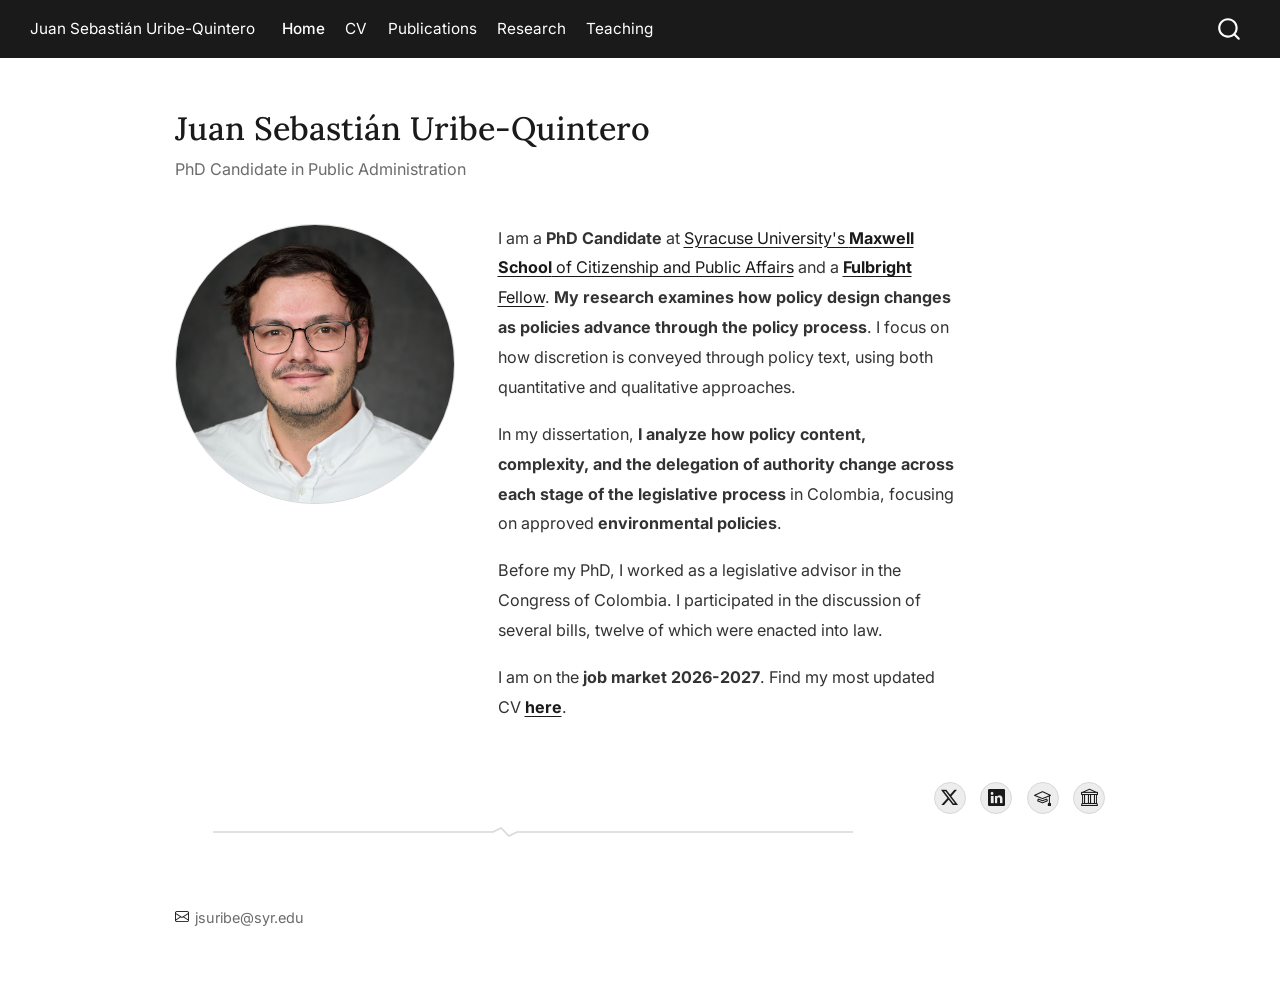
==== commit 73139ef3: "Built site for gh-pages" ====
--- a/index.html
+++ b/index.html
@@ -152,7 +152,7 @@
 
 <div class="bio-text">
   <p>I am a <strong>PhD Candidate</strong> at <a href="https://www.maxwell.syr.edu/">Syracuse University's <strong>Maxwell School</strong> of Citizenship and Public Affairs</a> and a <a href="https://fulbright.edu.co/"><strong>Fulbright</strong> Fellow</a>. <strong>My research examines how policy design changes as policies advance through the policy process</strong>. I focus on how discretion is conveyed through policy text, using both quantitative and qualitative approaches.</p>
-  <p>In my dissertation, <strong>I analyze how policy content, complexity, and the delegation of authority change across each stage of the legislative process</strong> in Colombia, focusing on approved environmental policies.</p>
+  <p>In my dissertation, <strong>I analyze how policy content, complexity, and the delegation of authority change across each stage of the legislative process</strong> in Colombia, focusing on approved <strong>environmental policies</strong>.</p>
   <p>Before my PhD, I worked as a legislative advisor in the Congress of Colombia. I participated in the discussion of several bills, twelve of which were enacted into law.</p>
   <p>I am on the <strong>job market 2026-2027</strong>. Find my most updated CV <a href="files/cv-english.pdf" target="_blank"><strong>here</strong></a>.</p>
 </div>
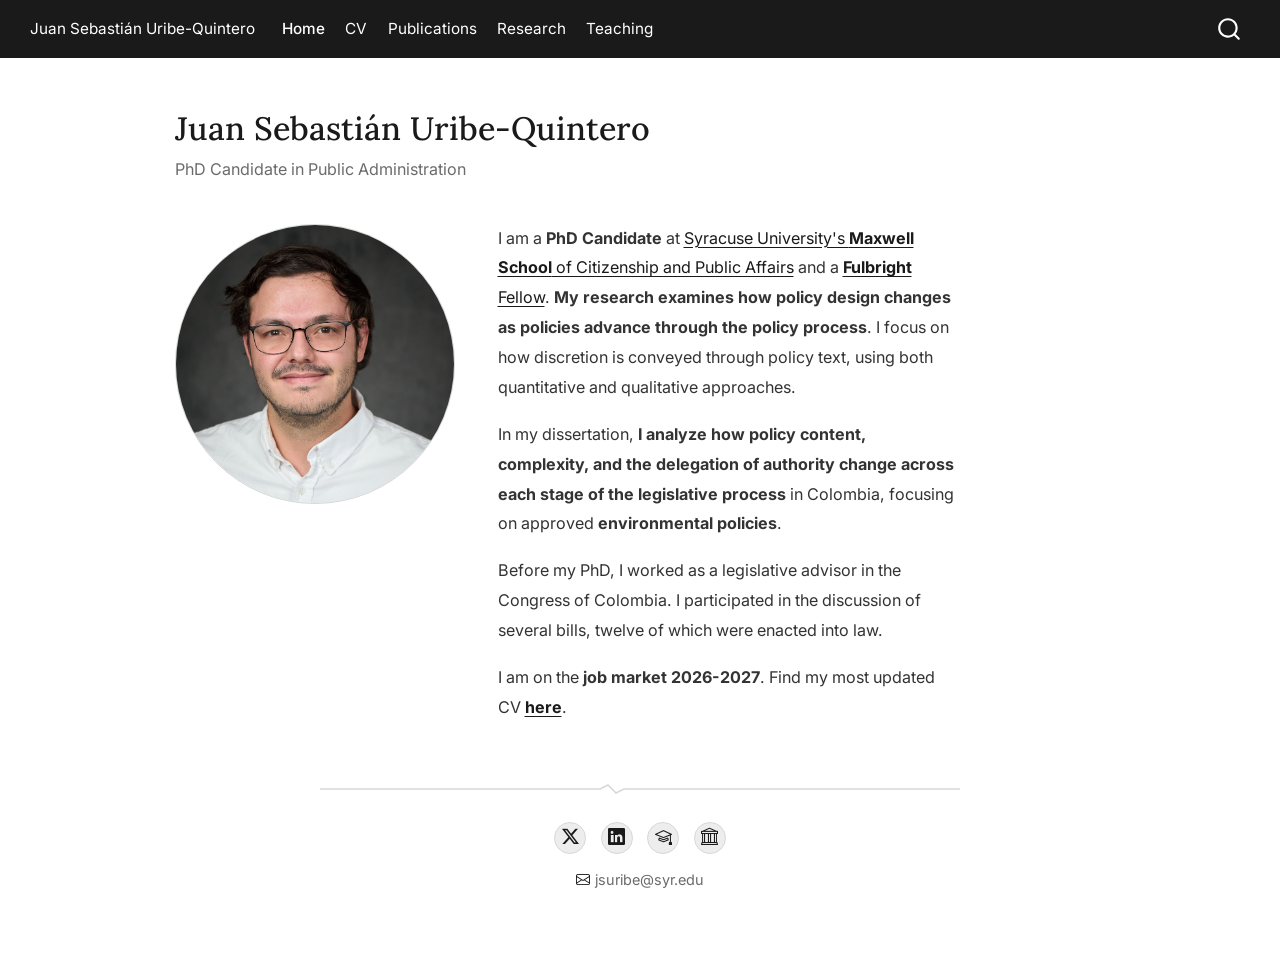
==== commit 7373b95a: "Built site for gh-pages" ====
--- a/index.html
+++ b/index.html
@@ -150,11 +150,12 @@
     <img src="files/photo.jpg" alt="Juan Sebastián Uribe-Quintero">
   </div>
 
-<div class="bio-text">
-  <p>I am a <strong>PhD Candidate</strong> at <a href="https://www.maxwell.syr.edu/">Syracuse University's <strong>Maxwell School</strong> of Citizenship and Public Affairs</a> and a <a href="https://fulbright.edu.co/"><strong>Fulbright</strong> Fellow</a>. <strong>My research examines how policy design changes as policies advance through the policy process</strong>. I focus on how discretion is conveyed through policy text, using both quantitative and qualitative approaches.</p>
-  <p>In my dissertation, <strong>I analyze how policy content, complexity, and the delegation of authority change across each stage of the legislative process</strong> in Colombia, focusing on approved <strong>environmental policies</strong>.</p>
-  <p>Before my PhD, I worked as a legislative advisor in the Congress of Colombia. I participated in the discussion of several bills, twelve of which were enacted into law.</p>
-  <p>I am on the <strong>job market 2026-2027</strong>. Find my most updated CV <a href="files/cv-english.pdf" target="_blank"><strong>here</strong></a>.</p>
+  <div class="bio-text">
+    <p>I am a <strong>PhD Candidate</strong> at <a href="https://www.maxwell.syr.edu/">Syracuse University's <strong>Maxwell School</strong> of Citizenship and Public Affairs</a> and a <a href="https://fulbright.edu.co/"><strong>Fulbright</strong> Fellow</a>. <strong>My research examines how policy design changes as policies advance through the policy process</strong>. I focus on how discretion is conveyed through policy text, using both quantitative and qualitative approaches.</p>
+    <p>In my dissertation, <strong>I analyze how policy content, complexity, and the delegation of authority change across each stage of the legislative process</strong> in Colombia, focusing on approved <strong>environmental policies</strong>.</p>
+    <p>Before my PhD, I worked as a legislative advisor in the Congress of Colombia. I participated in the discussion of several bills, twelve of which were enacted into law.</p>
+    <p>I am on the <strong>job market 2026-2027</strong>. Find my most updated CV <a href="files/cv-english.pdf" target="_blank"><strong>here</strong></a>.</p>
+  </div>
 </div>
 
 <svg class="divider-verse" viewbox="0 0 640 14" xmlns="http://www.w3.org/2000/svg">
@@ -174,7 +175,7 @@
 
 
 
-</div></main> <!-- /main -->
+</main> <!-- /main -->
 <script id="quarto-html-after-body" type="application/javascript">
   window.document.addEventListener("DOMContentLoaded", function (event) {
     const icon = "";
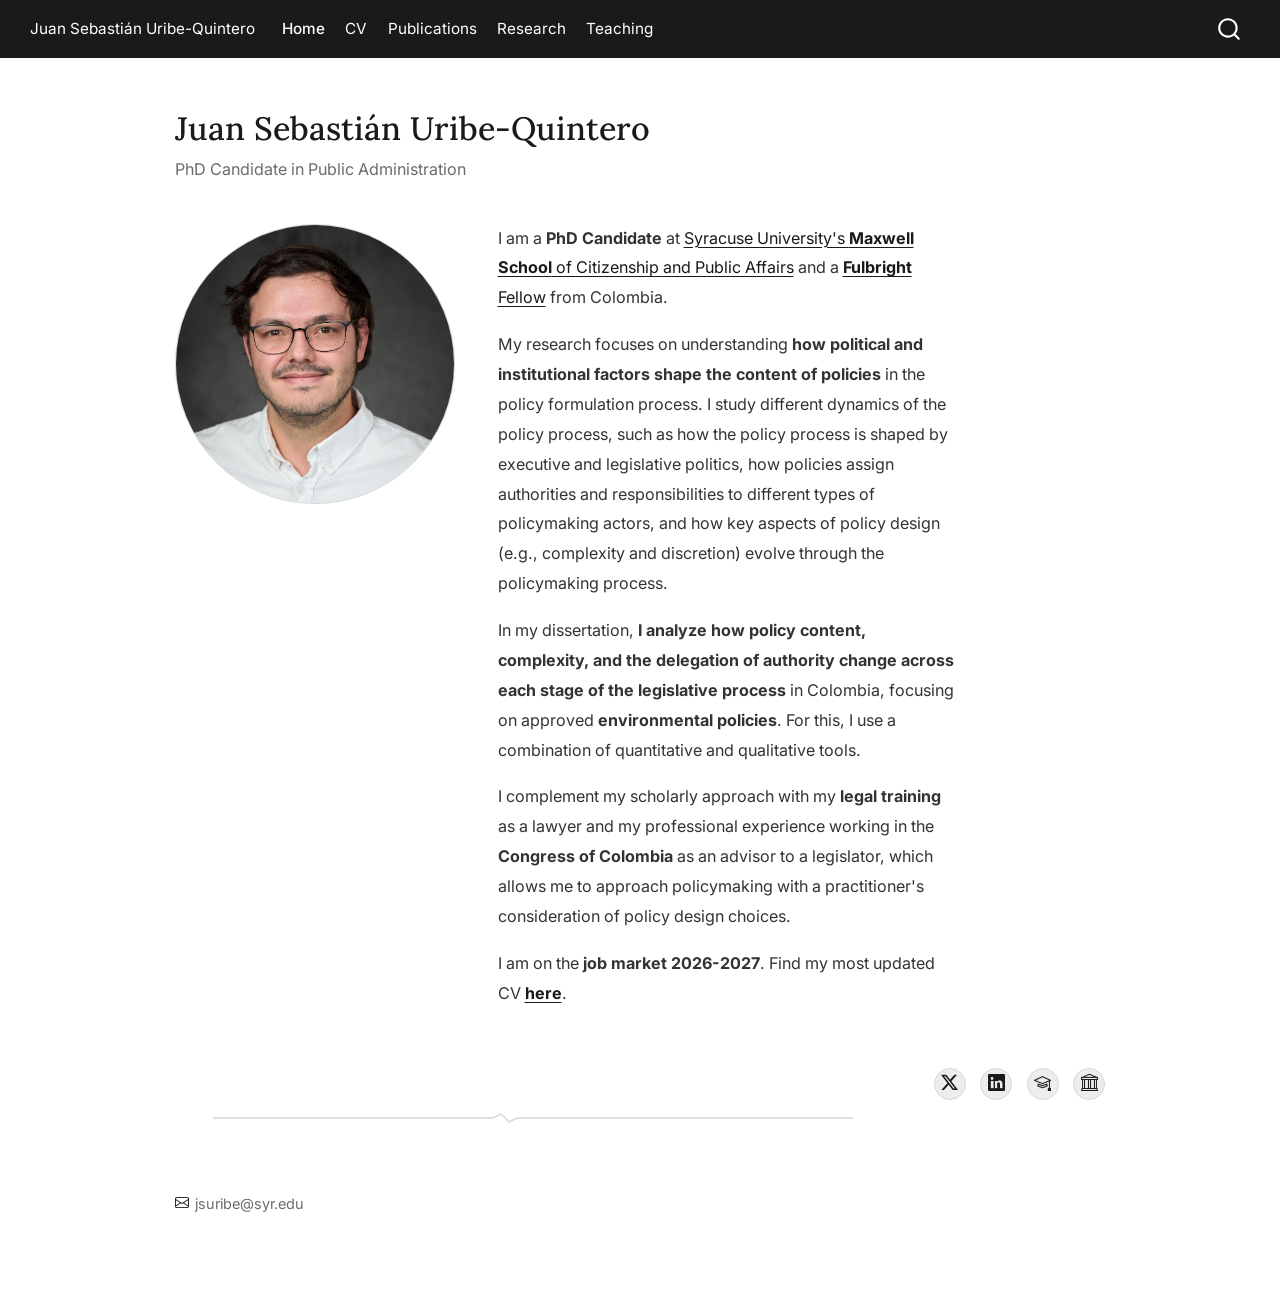
==== commit c5015966: "Built site for gh-pages" ====
--- a/index.html
+++ b/index.html
@@ -150,12 +150,12 @@
     <img src="files/photo.jpg" alt="Juan Sebastián Uribe-Quintero">
   </div>
 
-  <div class="bio-text">
-    <p>I am a <strong>PhD Candidate</strong> at <a href="https://www.maxwell.syr.edu/">Syracuse University's <strong>Maxwell School</strong> of Citizenship and Public Affairs</a> and a <a href="https://fulbright.edu.co/"><strong>Fulbright</strong> Fellow</a>. <strong>My research examines how policy design changes as policies advance through the policy process</strong>. I focus on how discretion is conveyed through policy text, using both quantitative and qualitative approaches.</p>
-    <p>In my dissertation, <strong>I analyze how policy content, complexity, and the delegation of authority change across each stage of the legislative process</strong> in Colombia, focusing on approved <strong>environmental policies</strong>.</p>
-    <p>Before my PhD, I worked as a legislative advisor in the Congress of Colombia. I participated in the discussion of several bills, twelve of which were enacted into law.</p>
-    <p>I am on the <strong>job market 2026-2027</strong>. Find my most updated CV <a href="files/cv-english.pdf" target="_blank"><strong>here</strong></a>.</p>
-  </div>
+<div class="bio-text">
+  <p>I am a <strong>PhD Candidate</strong> at <a href="https://www.maxwell.syr.edu/">Syracuse University's <strong>Maxwell School</strong> of Citizenship and Public Affairs</a> and a <a href="https://fulbright.edu.co/"><strong>Fulbright</strong> Fellow</a> from Colombia.</p>
+  <p>My research focuses on understanding <strong>how political and institutional factors shape the content of policies</strong> in the policy formulation process. I study different dynamics of the policy process, such as how the policy process is shaped by executive and legislative politics, how policies assign authorities and responsibilities to different types of policymaking actors, and how key aspects of policy design (e.g., complexity and discretion) evolve through the policymaking process.</p>
+  <p>In my dissertation, <strong>I analyze how policy content, complexity, and the delegation of authority change across each stage of the legislative process</strong> in Colombia, focusing on approved <strong>environmental policies</strong>. For this, I use a combination of quantitative and qualitative tools.</p>
+  <p>I complement my scholarly approach with my <strong>legal training</strong> as a lawyer and my professional experience working in the <strong>Congress of Colombia</strong> as an advisor to a legislator, which allows me to approach policymaking with a practitioner's consideration of policy design choices.</p>
+  <p>I am on the <strong>job market 2026-2027</strong>. Find my most updated CV <a href="files/cv-english.pdf" target="_blank"><strong>here</strong></a>.</p>
 </div>
 
 <svg class="divider-verse" viewbox="0 0 640 14" xmlns="http://www.w3.org/2000/svg">
@@ -175,7 +175,7 @@
 
 
 
-</main> <!-- /main -->
+</div></main> <!-- /main -->
 <script id="quarto-html-after-body" type="application/javascript">
   window.document.addEventListener("DOMContentLoaded", function (event) {
     const icon = "";
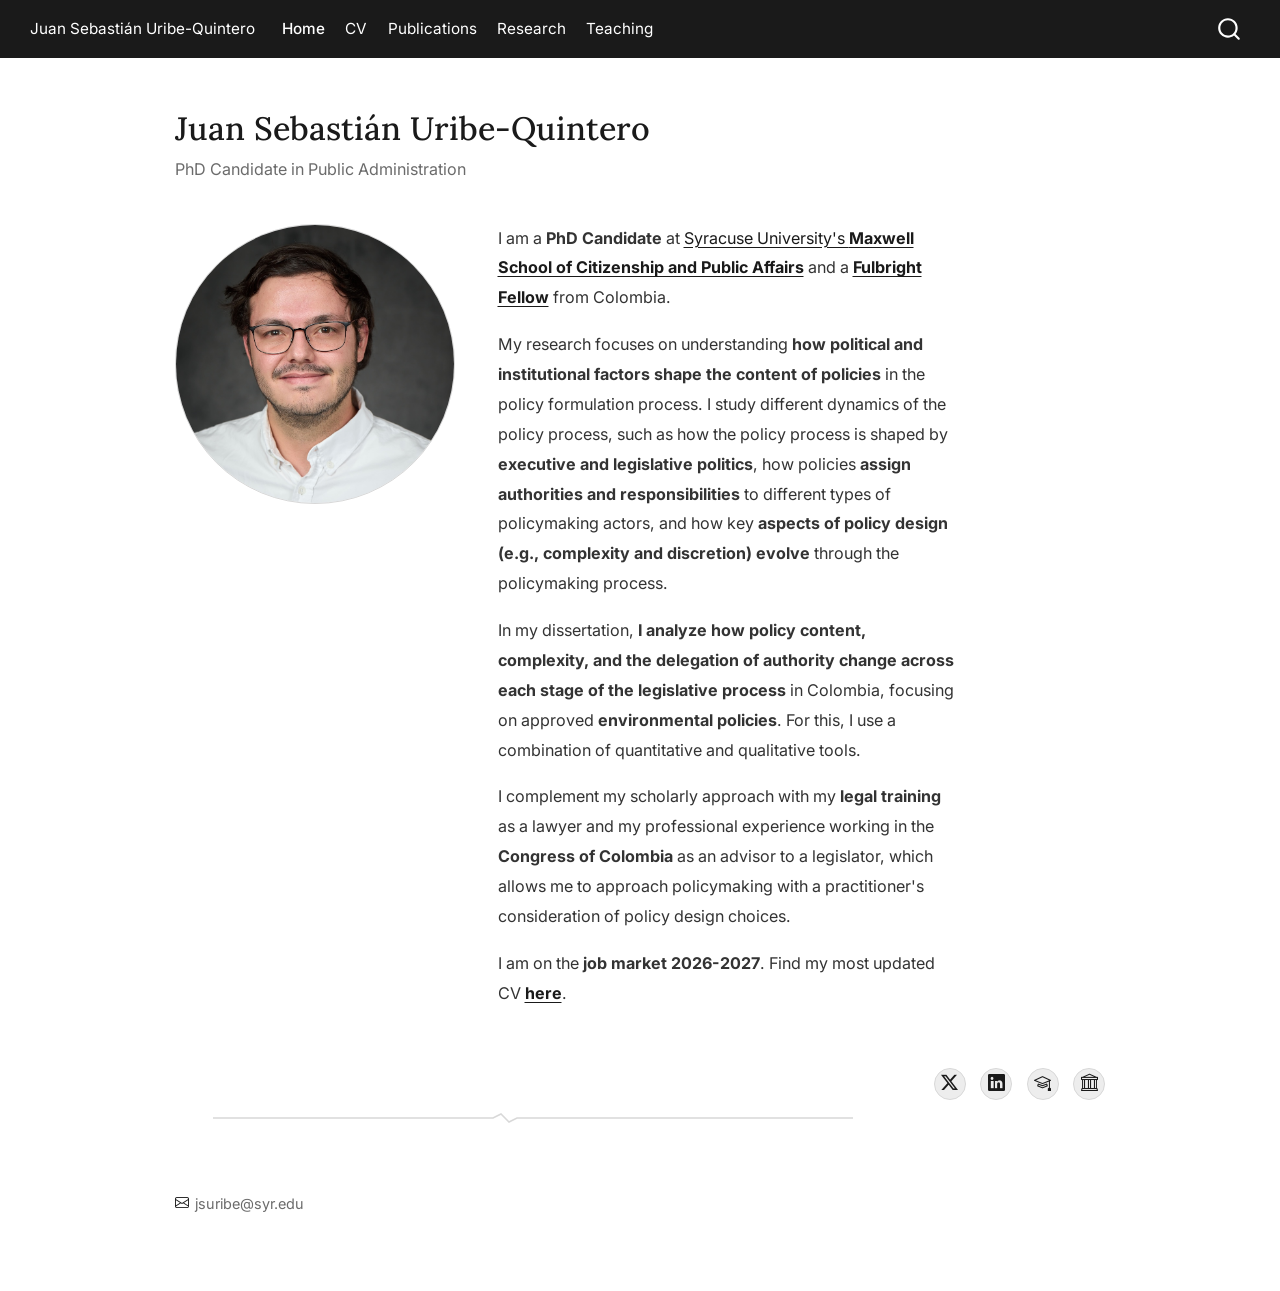
==== commit 66c78917: "Built site for gh-pages" ====
--- a/index.html
+++ b/index.html
@@ -151,8 +151,8 @@
   </div>
 
 <div class="bio-text">
-  <p>I am a <strong>PhD Candidate</strong> at <a href="https://www.maxwell.syr.edu/">Syracuse University's <strong>Maxwell School</strong> of Citizenship and Public Affairs</a> and a <a href="https://fulbright.edu.co/"><strong>Fulbright</strong> Fellow</a> from Colombia.</p>
-  <p>My research focuses on understanding <strong>how political and institutional factors shape the content of policies</strong> in the policy formulation process. I study different dynamics of the policy process, such as how the policy process is shaped by executive and legislative politics, how policies assign authorities and responsibilities to different types of policymaking actors, and how key aspects of policy design (e.g., complexity and discretion) evolve through the policymaking process.</p>
+  <p>I am a <strong>PhD Candidate</strong> at <a href="https://www.maxwell.syr.edu/">Syracuse University's <strong>Maxwell School of Citizenship and Public Affairs</strong></a> and a <a href="https://fulbright.edu.co/"><strong>Fulbright Fellow</strong></a> from Colombia.</p>
+  <p>My research focuses on understanding <strong>how political and institutional factors shape the content of policies</strong> in the policy formulation process. I study different dynamics of the policy process, such as how the policy process is shaped by <strong>executive and legislative politics</strong>, how policies <strong>assign authorities and responsibilities</strong> to different types of policymaking actors, and how key <strong>aspects of policy design (e.g., complexity and discretion) evolve</strong> through the policymaking process.</p>
   <p>In my dissertation, <strong>I analyze how policy content, complexity, and the delegation of authority change across each stage of the legislative process</strong> in Colombia, focusing on approved <strong>environmental policies</strong>. For this, I use a combination of quantitative and qualitative tools.</p>
   <p>I complement my scholarly approach with my <strong>legal training</strong> as a lawyer and my professional experience working in the <strong>Congress of Colombia</strong> as an advisor to a legislator, which allows me to approach policymaking with a practitioner's consideration of policy design choices.</p>
   <p>I am on the <strong>job market 2026-2027</strong>. Find my most updated CV <a href="files/cv-english.pdf" target="_blank"><strong>here</strong></a>.</p>
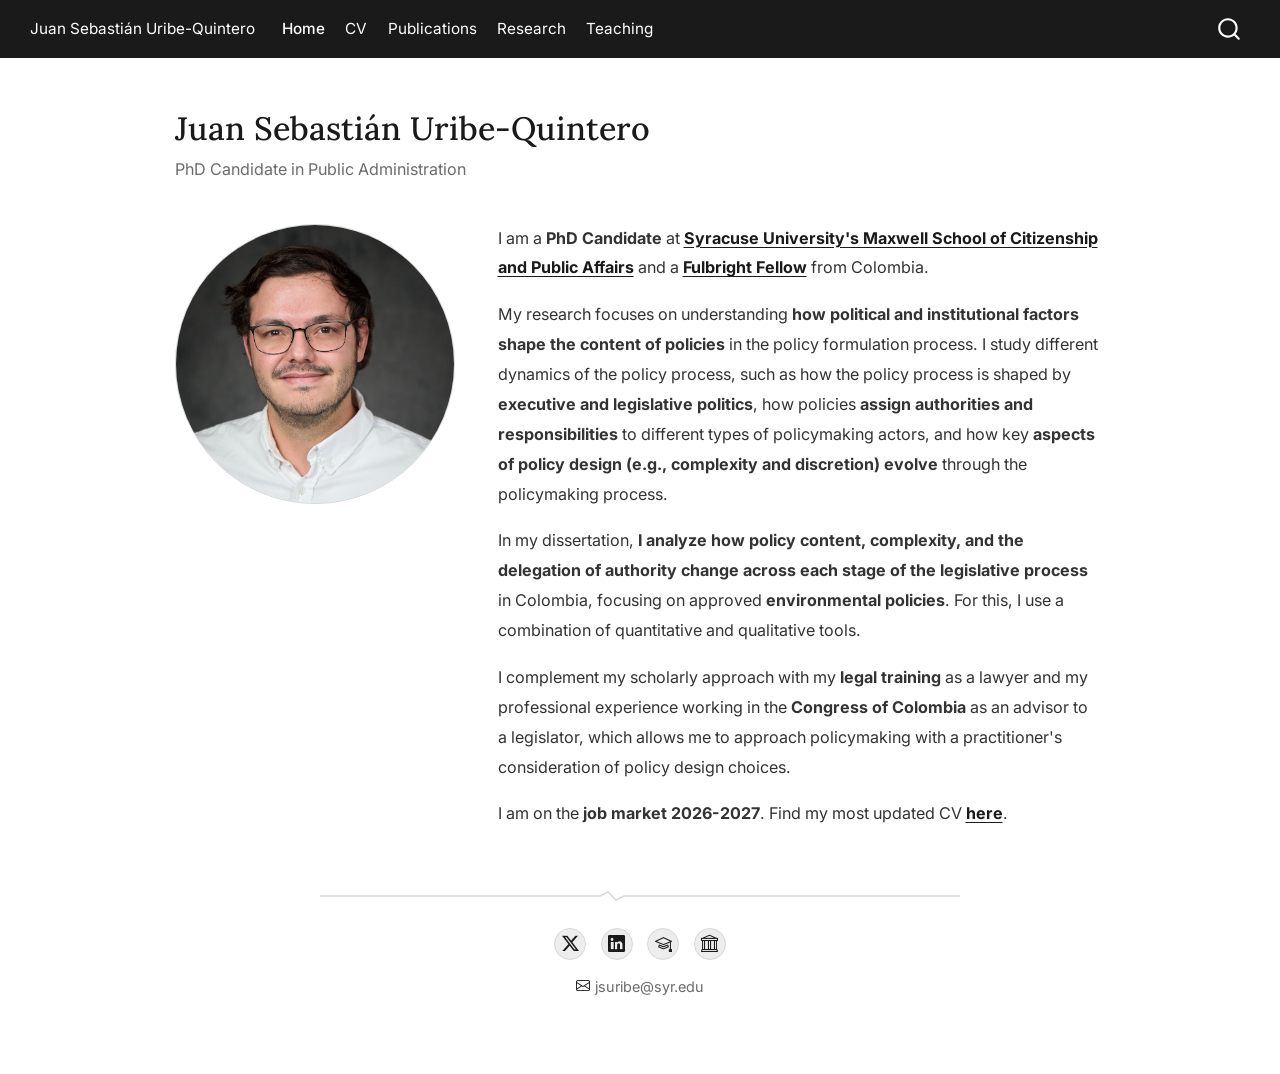
==== commit 181a0e25: "Built site for gh-pages" ====
--- a/index.html
+++ b/index.html
@@ -144,38 +144,34 @@
 
 <div class="name-heading">Juan Sebastián Uribe-Quintero</div>
 <div class="subtitle">PhD Candidate in Public Administration</div>
-
 <div class="home-flex">
   <div class="avatar-circle">
     <img src="files/photo.jpg" alt="Juan Sebastián Uribe-Quintero">
   </div>
-
-<div class="bio-text">
-  <p>I am a <strong>PhD Candidate</strong> at <a href="https://www.maxwell.syr.edu/">Syracuse University's <strong>Maxwell School of Citizenship and Public Affairs</strong></a> and a <a href="https://fulbright.edu.co/"><strong>Fulbright Fellow</strong></a> from Colombia.</p>
-  <p>My research focuses on understanding <strong>how political and institutional factors shape the content of policies</strong> in the policy formulation process. I study different dynamics of the policy process, such as how the policy process is shaped by <strong>executive and legislative politics</strong>, how policies <strong>assign authorities and responsibilities</strong> to different types of policymaking actors, and how key <strong>aspects of policy design (e.g., complexity and discretion) evolve</strong> through the policymaking process.</p>
-  <p>In my dissertation, <strong>I analyze how policy content, complexity, and the delegation of authority change across each stage of the legislative process</strong> in Colombia, focusing on approved <strong>environmental policies</strong>. For this, I use a combination of quantitative and qualitative tools.</p>
-  <p>I complement my scholarly approach with my <strong>legal training</strong> as a lawyer and my professional experience working in the <strong>Congress of Colombia</strong> as an advisor to a legislator, which allows me to approach policymaking with a practitioner's consideration of policy design choices.</p>
-  <p>I am on the <strong>job market 2026-2027</strong>. Find my most updated CV <a href="files/cv-english.pdf" target="_blank"><strong>here</strong></a>.</p>
+  <div class="bio-text">
+    <p>I am a <strong>PhD Candidate</strong> at <a href="https://www.maxwell.syr.edu/"><strong>Syracuse University's Maxwell School of Citizenship and Public Affairs</strong></a> and a <a href="https://fulbright.edu.co/"><strong>Fulbright Fellow</strong></a> from Colombia.</p>
+    <p>My research focuses on understanding <strong>how political and institutional factors shape the content of policies</strong> in the policy formulation process. I study different dynamics of the policy process, such as how the policy process is shaped by <strong>executive and legislative politics</strong>, how policies <strong>assign authorities and responsibilities</strong> to different types of policymaking actors, and how key <strong>aspects of policy design (e.g., complexity and discretion) evolve</strong> through the policymaking process.</p>
+    <p>In my dissertation, <strong>I analyze how policy content, complexity, and the delegation of authority change across each stage of the legislative process</strong> in Colombia, focusing on approved <strong>environmental policies</strong>. For this, I use a combination of quantitative and qualitative tools.</p>
+    <p>I complement my scholarly approach with my <strong>legal training</strong> as a lawyer and my professional experience working in the <strong>Congress of Colombia</strong> as an advisor to a legislator, which allows me to approach policymaking with a practitioner's consideration of policy design choices.</p>
+    <p>I am on the <strong>job market 2026-2027</strong>. Find my most updated CV <a href="files/cv-english.pdf" target="_blank"><strong>here</strong></a>.</p>
+  </div>
 </div>
-
 <svg class="divider-verse" viewbox="0 0 640 14" xmlns="http://www.w3.org/2000/svg">
   <path d="M0,7 L280,7 L288,3 L296,11 L304,7 L640,7" stroke="#d8d8d8" stroke-width="1.5" fill="none"></path>
 </svg>
-
 <div class="social-row">
   <a class="social-icon" href="https://x.com/JuanSUribeQ" aria-label="Twitter/X"><i class="bi bi-twitter-x"></i></a>
   <a class="social-icon" href="https://www.linkedin.com/in/juansuribeq/" aria-label="LinkedIn"><i class="bi bi-linkedin"></i></a>
   <a class="social-icon" href="https://scholar.google.com/citations?user=bV47-oQAAAAJ&amp;hl=en" aria-label="Google Scholar"><i class="bi bi-mortarboard"></i></a>
   <a class="social-icon" href="https://www.maxwell.syr.edu/research/center-for-policy-research/people/students/juan-sebasti%C3%A1n-uribe-quintero" aria-label="Syracuse University"><i class="bi bi-bank"></i></a>
 </div>
-
 <div class="contact-row">
   <span><i class="bi bi-envelope"></i>jsuribe@syr.edu</span>
 </div>
 
 
 
-</div></main> <!-- /main -->
+</main> <!-- /main -->
 <script id="quarto-html-after-body" type="application/javascript">
   window.document.addEventListener("DOMContentLoaded", function (event) {
     const icon = "";
--- a/styles.css
+++ b/styles.css
@@ -50,7 +50,7 @@
 .bio-text p {
   font-size: 0.95rem;
   line-height: 1.85;
-  max-width: 460px;
+  max-width: 600px;
   margin-bottom: 1rem;
 }
 
